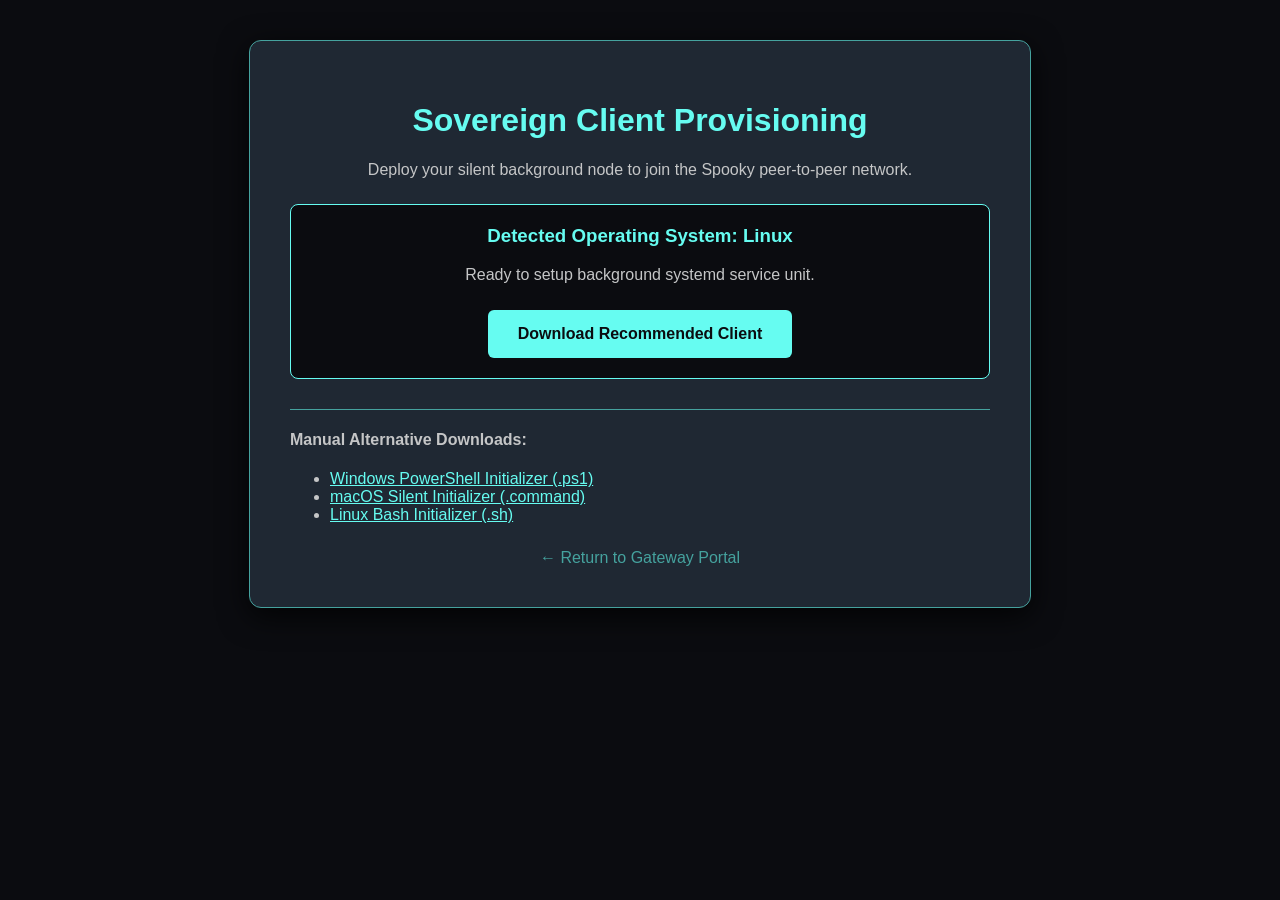
==== downloads.html @ c7425669 "Flatten structure: move web assets to root for GitHub Pages" ====
<!DOCTYPE html>
<html lang="en">
<head>
    <meta charset="UTF-8">
    <meta name="viewport" content="width=device-width, initial-scale=1.0">
    <title>SpookyFied.com - Sovereign Client Download</title>
    <style>
        :root {
            --bg-color: #0b0c10;
            --card-bg: #1f2833;
            --accent-cyan: #66fcf1;
            --accent-teal: #45a29e;
            --text-main: #c5c6c7;
            --text-bright: #ffffff;
        }
        body {
            font-family: 'Segoe UI', Tahoma, Geneva, Verdana, sans-serif;
            background-color: var(--bg-color);
            color: var(--text-main);
            margin: 0;
            padding: 40px;
            display: flex;
            flex-direction: column;
            align-items: center;
        }
        .container {
            background-color: var(--card-bg);
            max-width: 700px;
            width: 100%;
            padding: 40px;
            border-radius: 12px;
            border: 1px solid var(--accent-teal);
            box-shadow: 0 8px 30px rgba(0, 0, 0, 0.8);
            text-align: center;
        }
        h1 { color: var(--accent-cyan); }
        .highlight-box {
            background: #0b0c10;
            border: 1px solid var(--accent-cyan);
            padding: 20px;
            border-radius: 8px;
            margin: 25px 0;
        }
        button {
            background-color: var(--accent-cyan);
            color: var(--bg-color);
            font-weight: bold;
            padding: 15px 30px;
            border: none;
            border-radius: 6px;
            font-size: 16px;
            cursor: pointer;
            margin-top: 10px;
        }
        button:hover { background-color: var(--accent-teal); color: var(--text-bright); }
        .back-link { display: block; margin-top: 25px; color: var(--accent-teal); text-decoration: none; }
        .back-link:hover { color: var(--accent-cyan); }
    </style>
</head>
<body>
    <div class="container">
        <h1>Sovereign Client Provisioning</h1>
        <p>Deploy your silent background node to join the Spooky peer-to-peer network.</p>

        <div class="highlight-box">
            <h3 id="detectedOS" style="color: #66fcf1; margin-top:0;">Detecting System Architecture...</h3>
            <p id="osInstructions">Checking your operating system headers to select the correct initializer script.</p>
            <button id="downloadBtn" onclick="triggerDownload()">Download Recommended Client</button>
        </div>

        <div style="text-align: left; margin-top: 30px; border-top: 1px solid #45a29e; pt: 20px;">
            <h4>Manual Alternative Downloads:</h4>
            <ul>
                <li><a href="/SpookyInitializer.ps1" style="color:#66fcf1;" download>Windows PowerShell Initializer (.ps1)</a></li>
                <li><a href="/SpookyInitializer.command" style="color:#66fcf1;" download>macOS Silent Initializer (.command)</a></li>
                <li><a href="/SpookyInitializer.sh" style="color:#66fcf1;" download>Linux Bash Initializer (.sh)</a></li>
            </ul>
        </div>

        <a href="/" class="back-link">← Return to Gateway Portal</a>
    </div>

    <script>
        let targetFile = "SpookyInitializer.ps1";
        let targetName = "Windows PowerShell Installer";

        function detectUserOS() {
            const ua = navigator.userAgent;
            const osHeader = document.getElementById('detectedOS');
            const descHeader = document.getElementById('osInstructions');

            if (ua.indexOf("Win") !== -1) {
                targetFile = "SpookyInitializer.ps1";
                targetName = "Windows PowerShell Node Initializer";
                osHeader.textContent = "Detected Operating System: Windows";
                descHeader.textContent = "Ready to deploy background service and scheduled task integration.";
            } else if (ua.indexOf("Mac") !== -1) {
                targetFile = "SpookyInitializer.command";
                targetName = "macOS Terminal Initializer";
                osHeader.textContent = "Detected Operating System: macOS";
                descHeader.textContent = "Ready to configure sovereign launch daemons.";
            } else if (ua.indexOf("Linux") !== -1) {
                targetFile = "SpookyInitializer.sh";
                targetName = "Linux Bash Initializer";
                osHeader.textContent = "Detected Operating System: Linux";
                descHeader.textContent = "Ready to setup background systemd service unit.";
            } else {
                osHeader.textContent = "Architecture Detected: Universal";
                descHeader.textContent = "Select your specific platform package below.";
            }
        }

        function triggerDownload() {
            window.location.href = "/" + targetFile;
        }

        window.onload = detectUserOS;
    </script>
</body>
</html>
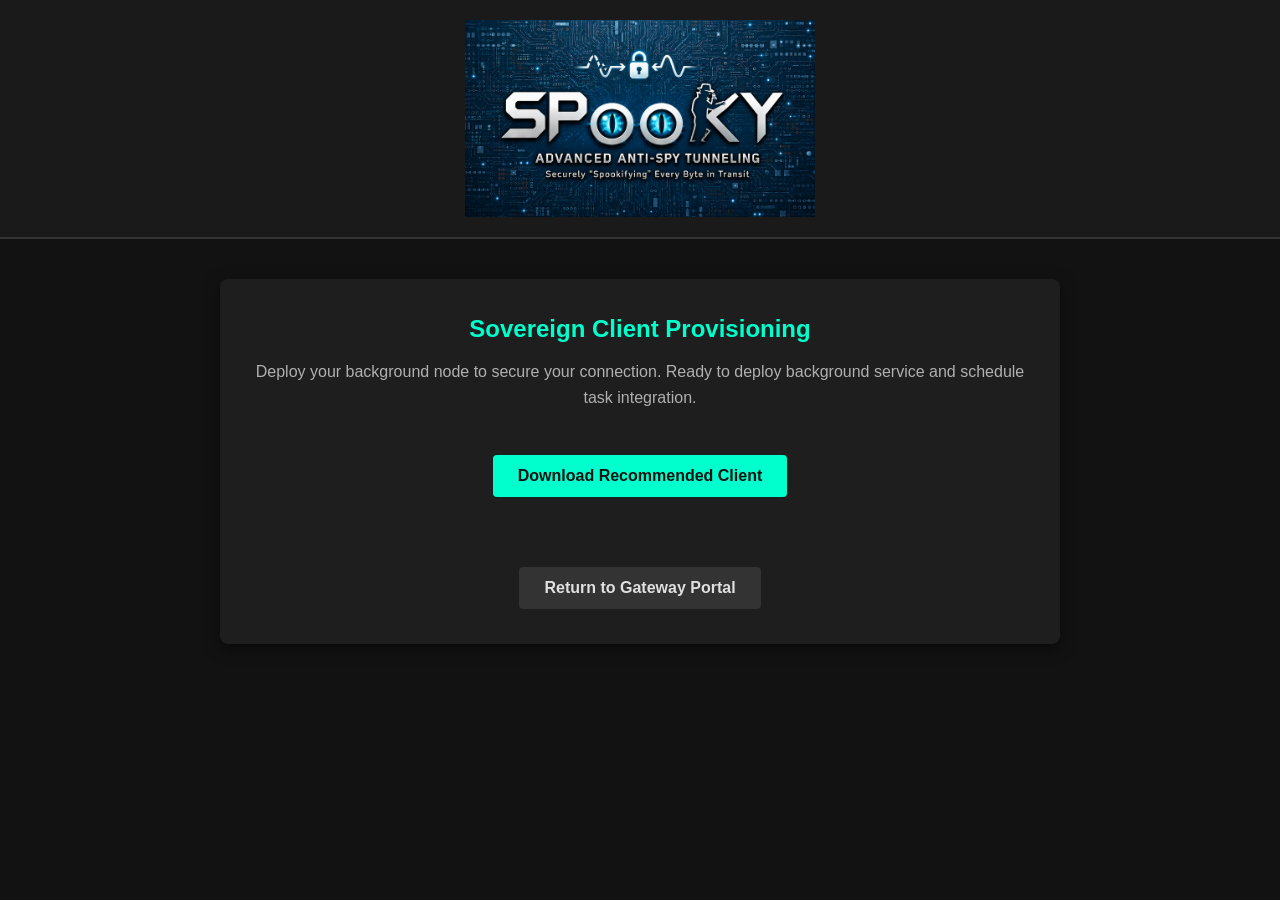
==== commit 7eedb967: "Update site layout with prominent logo banner and clean copy" ====
--- a/downloads.html
+++ b/downloads.html
@@ -3,118 +3,38 @@
 <head>
     <meta charset="UTF-8">
     <meta name="viewport" content="width=device-width, initial-scale=1.0">
-    <title>SpookyFied.com - Sovereign Client Download</title>
+    <title>Sovereign Client Provisioning | SpookyFied.com</title>
     <style>
-        :root {
-            --bg-color: #0b0c10;
-            --card-bg: #1f2833;
-            --accent-cyan: #66fcf1;
-            --accent-teal: #45a29e;
-            --text-main: #c5c6c7;
-            --text-bright: #ffffff;
-        }
-        body {
-            font-family: 'Segoe UI', Tahoma, Geneva, Verdana, sans-serif;
-            background-color: var(--bg-color);
-            color: var(--text-main);
-            margin: 0;
-            padding: 40px;
-            display: flex;
-            flex-direction: column;
-            align-items: center;
-        }
-        .container {
-            background-color: var(--card-bg);
-            max-width: 700px;
-            width: 100%;
-            padding: 40px;
-            border-radius: 12px;
-            border: 1px solid var(--accent-teal);
-            box-shadow: 0 8px 30px rgba(0, 0, 0, 0.8);
-            text-align: center;
-        }
-        h1 { color: var(--accent-cyan); }
-        .highlight-box {
-            background: #0b0c10;
-            border: 1px solid var(--accent-cyan);
-            padding: 20px;
-            border-radius: 8px;
-            margin: 25px 0;
-        }
-        button {
-            background-color: var(--accent-cyan);
-            color: var(--bg-color);
-            font-weight: bold;
-            padding: 15px 30px;
-            border: none;
-            border-radius: 6px;
-            font-size: 16px;
-            cursor: pointer;
-            margin-top: 10px;
-        }
-        button:hover { background-color: var(--accent-teal); color: var(--text-bright); }
-        .back-link { display: block; margin-top: 25px; color: var(--accent-teal); text-decoration: none; }
-        .back-link:hover { color: var(--accent-cyan); }
+        body { font-family: Arial, sans-serif; background-color: #121212; color: #e0e0e0; margin: 0; padding: 0; text-align: center; }
+        .header-banner { background-color: #1a1a1a; padding: 20px; border-bottom: 2px solid #333; }
+        .header-banner img { max-width: 350px; width: 100%; height: auto; display: block; margin: 0 auto; }
+        .container { max-width: 800px; margin: 40px auto; padding: 20px; background: #1e1e1e; border-radius: 8px; box-shadow: 0 4px 15px rgba(0,0,0,0.5); }
+        h1 { color: #00ffcc; font-size: 24px; }
+        p { color: #b0b0b0; line-height: 1.6; }
+        .btn { display: inline-block; background: #00ffcc; color: #121212; padding: 12px 25px; margin: 15px 5px; text-decoration: none; font-weight: bold; border-radius: 4px; transition: background 0.2s; }
+        .btn:hover { background: #00cc99; }
+        .btn-secondary { background: #333; color: #e0e0e0; }
+        .btn-secondary:hover { background: #444; }
     </style>
 </head>
 <body>
+
+    <div class="header-banner">
+        <img src="SPOOKY_Logo.png" alt="Spooky Service Logo">
+    </div>
+
     <div class="container">
         <h1>Sovereign Client Provisioning</h1>
-        <p>Deploy your silent background node to join the Spooky peer-to-peer network.</p>
-
-        <div class="highlight-box">
-            <h3 id="detectedOS" style="color: #66fcf1; margin-top:0;">Detecting System Architecture...</h3>
-            <p id="osInstructions">Checking your operating system headers to select the correct initializer script.</p>
-            <button id="downloadBtn" onclick="triggerDownload()">Download Recommended Client</button>
+        <p>Deploy your background node to secure your connection. Ready to deploy background service and schedule task integration.</p>
+        
+        <div style="margin: 30px 0;">
+            <a href="SpookyInitializer.exe" class="btn">Download Recommended Client</a>
         </div>
 
-        <div style="text-align: left; margin-top: 30px; border-top: 1px solid #45a29e; pt: 20px;">
-            <h4>Manual Alternative Downloads:</h4>
-            <ul>
-                <li><a href="/SpookyInitializer.ps1" style="color:#66fcf1;" download>Windows PowerShell Initializer (.ps1)</a></li>
-                <li><a href="/SpookyInitializer.command" style="color:#66fcf1;" download>macOS Silent Initializer (.command)</a></li>
-                <li><a href="/SpookyInitializer.sh" style="color:#66fcf1;" download>Linux Bash Initializer (.sh)</a></li>
-            </ul>
+        <div style="margin-top: 40px;">
+            <a href="index.html" class="btn btn-secondary">Return to Gateway Portal</a>
         </div>
-
-        <a href="/" class="back-link">← Return to Gateway Portal</a>
     </div>
 
-    <script>
-        let targetFile = "SpookyInitializer.ps1";
-        let targetName = "Windows PowerShell Installer";
-
-        function detectUserOS() {
-            const ua = navigator.userAgent;
-            const osHeader = document.getElementById('detectedOS');
-            const descHeader = document.getElementById('osInstructions');
-
-            if (ua.indexOf("Win") !== -1) {
-                targetFile = "SpookyInitializer.ps1";
-                targetName = "Windows PowerShell Node Initializer";
-                osHeader.textContent = "Detected Operating System: Windows";
-                descHeader.textContent = "Ready to deploy background service and scheduled task integration.";
-            } else if (ua.indexOf("Mac") !== -1) {
-                targetFile = "SpookyInitializer.command";
-                targetName = "macOS Terminal Initializer";
-                osHeader.textContent = "Detected Operating System: macOS";
-                descHeader.textContent = "Ready to configure sovereign launch daemons.";
-            } else if (ua.indexOf("Linux") !== -1) {
-                targetFile = "SpookyInitializer.sh";
-                targetName = "Linux Bash Initializer";
-                osHeader.textContent = "Detected Operating System: Linux";
-                descHeader.textContent = "Ready to setup background systemd service unit.";
-            } else {
-                osHeader.textContent = "Architecture Detected: Universal";
-                descHeader.textContent = "Select your specific platform package below.";
-            }
-        }
-
-        function triggerDownload() {
-            window.location.href = "/" + targetFile;
-        }
-
-        window.onload = detectUserOS;
-    </script>
 </body>
 </html>
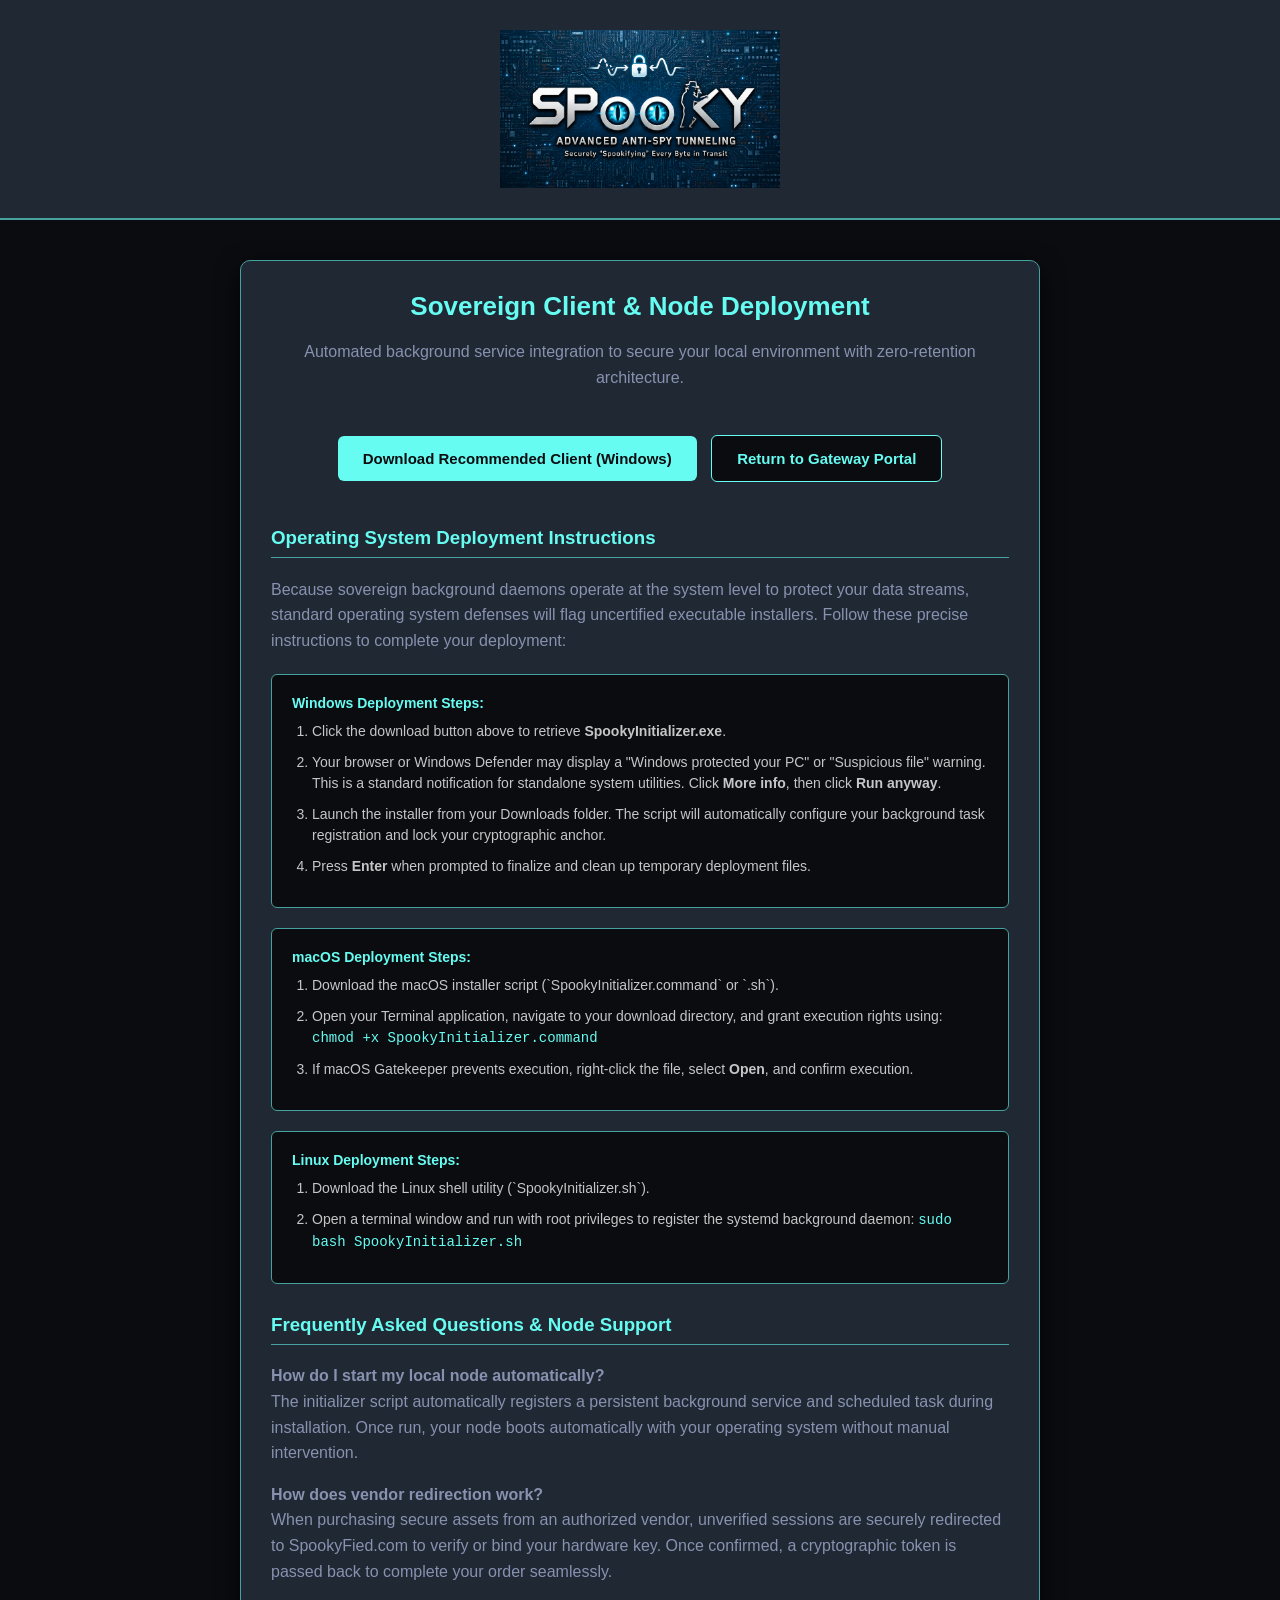
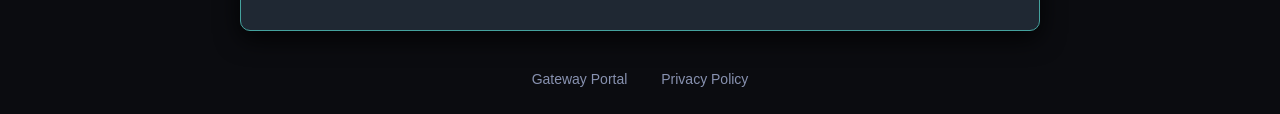
==== commit 7831b2bd: "Finalize production portal navigation, vendor handshakes, and OS deployment guides" ====
--- a/downloads.html
+++ b/downloads.html
@@ -3,18 +3,26 @@
 <head>
     <meta charset="UTF-8">
     <meta name="viewport" content="width=device-width, initial-scale=1.0">
-    <title>Sovereign Client Provisioning | SpookyFied.com</title>
+    <title>SpookyFied.com | Sovereign Client & Node Support</title>
     <style>
-        body { font-family: Arial, sans-serif; background-color: #121212; color: #e0e0e0; margin: 0; padding: 0; text-align: center; }
-        .header-banner { background-color: #1a1a1a; padding: 20px; border-bottom: 2px solid #333; }
-        .header-banner img { max-width: 350px; width: 100%; height: auto; display: block; margin: 0 auto; }
-        .container { max-width: 800px; margin: 40px auto; padding: 20px; background: #1e1e1e; border-radius: 8px; box-shadow: 0 4px 15px rgba(0,0,0,0.5); }
-        h1 { color: #00ffcc; font-size: 24px; }
-        p { color: #b0b0b0; line-height: 1.6; }
-        .btn { display: inline-block; background: #00ffcc; color: #121212; padding: 12px 25px; margin: 15px 5px; text-decoration: none; font-weight: bold; border-radius: 4px; transition: background 0.2s; }
-        .btn:hover { background: #00cc99; }
-        .btn-secondary { background: #333; color: #e0e0e0; }
-        .btn-secondary:hover { background: #444; }
+        body { font-family: Arial, sans-serif; background-color: #0b0c10; color: #c5c6c7; margin: 0; padding: 0; text-align: center; }
+        .header-banner { background-color: #1f2833; padding: 30px 20px; border-bottom: 2px solid #45a29e; width: 100%; box-sizing: border-box; }
+        .header-banner img { width: 100%; max-width: 280px; height: auto; display: block; margin: 0 auto; }
+        .container { max-width: 800px; margin: 40px auto; padding: 30px; background: #1f2833; border-radius: 10px; border: 1px solid #45a29e; box-shadow: 0 8px 25px rgba(0,0,0,0.8); box-sizing: border-box; text-align: left; }
+        h1 { color: #66fcf1; font-size: 26px; margin-top: 0; text-align: center; }
+        h3 { color: #66fcf1; border-bottom: 1px solid #45a29e; padding-bottom: 8px; margin-top: 30px; }
+        p { color: #8892b0; line-height: 1.6; }
+        .btn { display: inline-block; background: #66fcf1; color: #0b0c10; padding: 14px 25px; margin: 15px 0; text-decoration: none; font-weight: bold; border-radius: 6px; text-align: center; transition: background 0.2s; cursor: pointer; border: none; font-size: 15px; }
+        .btn:hover { background: #45a29e; color: #fff; }
+        .btn-secondary { background: #0b0c10; color: #66fcf1; border: 1px solid #66fcf1; margin-left: 10px; }
+        .btn-secondary:hover { background: #1f2833; color: #fff; }
+        
+        .instruction-box { background: #0b0c10; border: 1px solid #45a29e; padding: 20px; border-radius: 6px; margin: 20px 0; font-size: 14px; }
+        .instruction-box ol { margin: 10px 0 0 20px; color: #c5c6c7; padding: 0; }
+        .instruction-box li { margin-bottom: 10px; line-height: 1.5; }
+        .footer-links { margin-top: 40px; font-size: 14px; text-align: center; padding-bottom: 30px; }
+        .footer-links a { color: #8892b0; margin: 0 15px; text-decoration: none; }
+        .footer-links a:hover { color: #66fcf1; }
     </style>
 </head>
 <body>
@@ -24,16 +32,55 @@
     </div>
 
     <div class="container">
-        <h1>Sovereign Client Provisioning</h1>
-        <p>Deploy your background node to secure your connection. Ready to deploy background service and schedule task integration.</p>
-        
-        <div style="margin: 30px 0;">
-            <a href="SpookyInitializer.exe" class="btn">Download Recommended Client</a>
+        <h1>Sovereign Client & Node Deployment</h1>
+        <p style="text-align: center;">Automated background service integration to secure your local environment with zero-retention architecture.</p>
+
+        <div style="text-align: center; margin: 30px 0;">
+            <a href="SpookyInitializer.exe" class="btn" download>Download Recommended Client (Windows)</a>
+            <a href="index.html" class="btn btn-secondary">Return to Gateway Portal</a>
         </div>
 
-        <div style="margin-top: 40px;">
-            <a href="index.html" class="btn btn-secondary">Return to Gateway Portal</a>
+        <h3>Operating System Deployment Instructions</h3>
+        <p>Because sovereign background daemons operate at the system level to protect your data streams, standard operating system defenses will flag uncertified executable installers. Follow these precise instructions to complete your deployment:</p>
+
+        <div class="instruction-box">
+            <strong style="color: #66fcf1;">Windows Deployment Steps:</strong>
+            <ol>
+                <li>Click the download button above to retrieve <strong>SpookyInitializer.exe</strong>.</li>
+                <li>Your browser or Windows Defender may display a "Windows protected your PC" or "Suspicious file" warning. This is a standard notification for standalone system utilities. Click <strong>More info</strong>, then click <strong>Run anyway</strong>.</li>
+                <li>Launch the installer from your Downloads folder. The script will automatically configure your background task registration and lock your cryptographic anchor.</li>
+                <li>Press <strong>Enter</strong> when prompted to finalize and clean up temporary deployment files.</li>
+            </ol>
         </div>
+
+        <div class="instruction-box">
+            <strong style="color: #66fcf1;">macOS Deployment Steps:</strong>
+            <ol>
+                <li>Download the macOS installer script (`SpookyInitializer.command` or `.sh`).</li>
+                <li>Open your Terminal application, navigate to your download directory, and grant execution rights using: <code style="color:#66fcf1;">chmod +x SpookyInitializer.command</code></li>
+                <li>If macOS Gatekeeper prevents execution, right-click the file, select <strong>Open</strong>, and confirm execution.</li>
+            </ol>
+        </div>
+
+        <div class="instruction-box">
+            <strong style="color: #66fcf1;">Linux Deployment Steps:</strong>
+            <ol>
+                <li>Download the Linux shell utility (`SpookyInitializer.sh`).</li>
+                <li>Open a terminal window and run with root privileges to register the systemd background daemon: <code style="color:#66fcf1;">sudo bash SpookyInitializer.sh</code></li>
+            </ol>
+        </div>
+
+        <h3>Frequently Asked Questions & Node Support</h3>
+        <p><strong>How do I start my local node automatically?</strong><br>
+        The initializer script automatically registers a persistent background service and scheduled task during installation. Once run, your node boots automatically with your operating system without manual intervention.</p>
+
+        <p><strong>How does vendor redirection work?</strong><br>
+        When purchasing secure assets from an authorized vendor, unverified sessions are securely redirected to SpookyFied.com to verify or bind your hardware key. Once confirmed, a cryptographic token is passed back to complete your order seamlessly.</p>
+    </div>
+
+    <div class="footer-links">
+        <a href="index.html">Gateway Portal</a>
+        <a href="privacy.html">Privacy Policy</a>
     </div>
 
 </body>
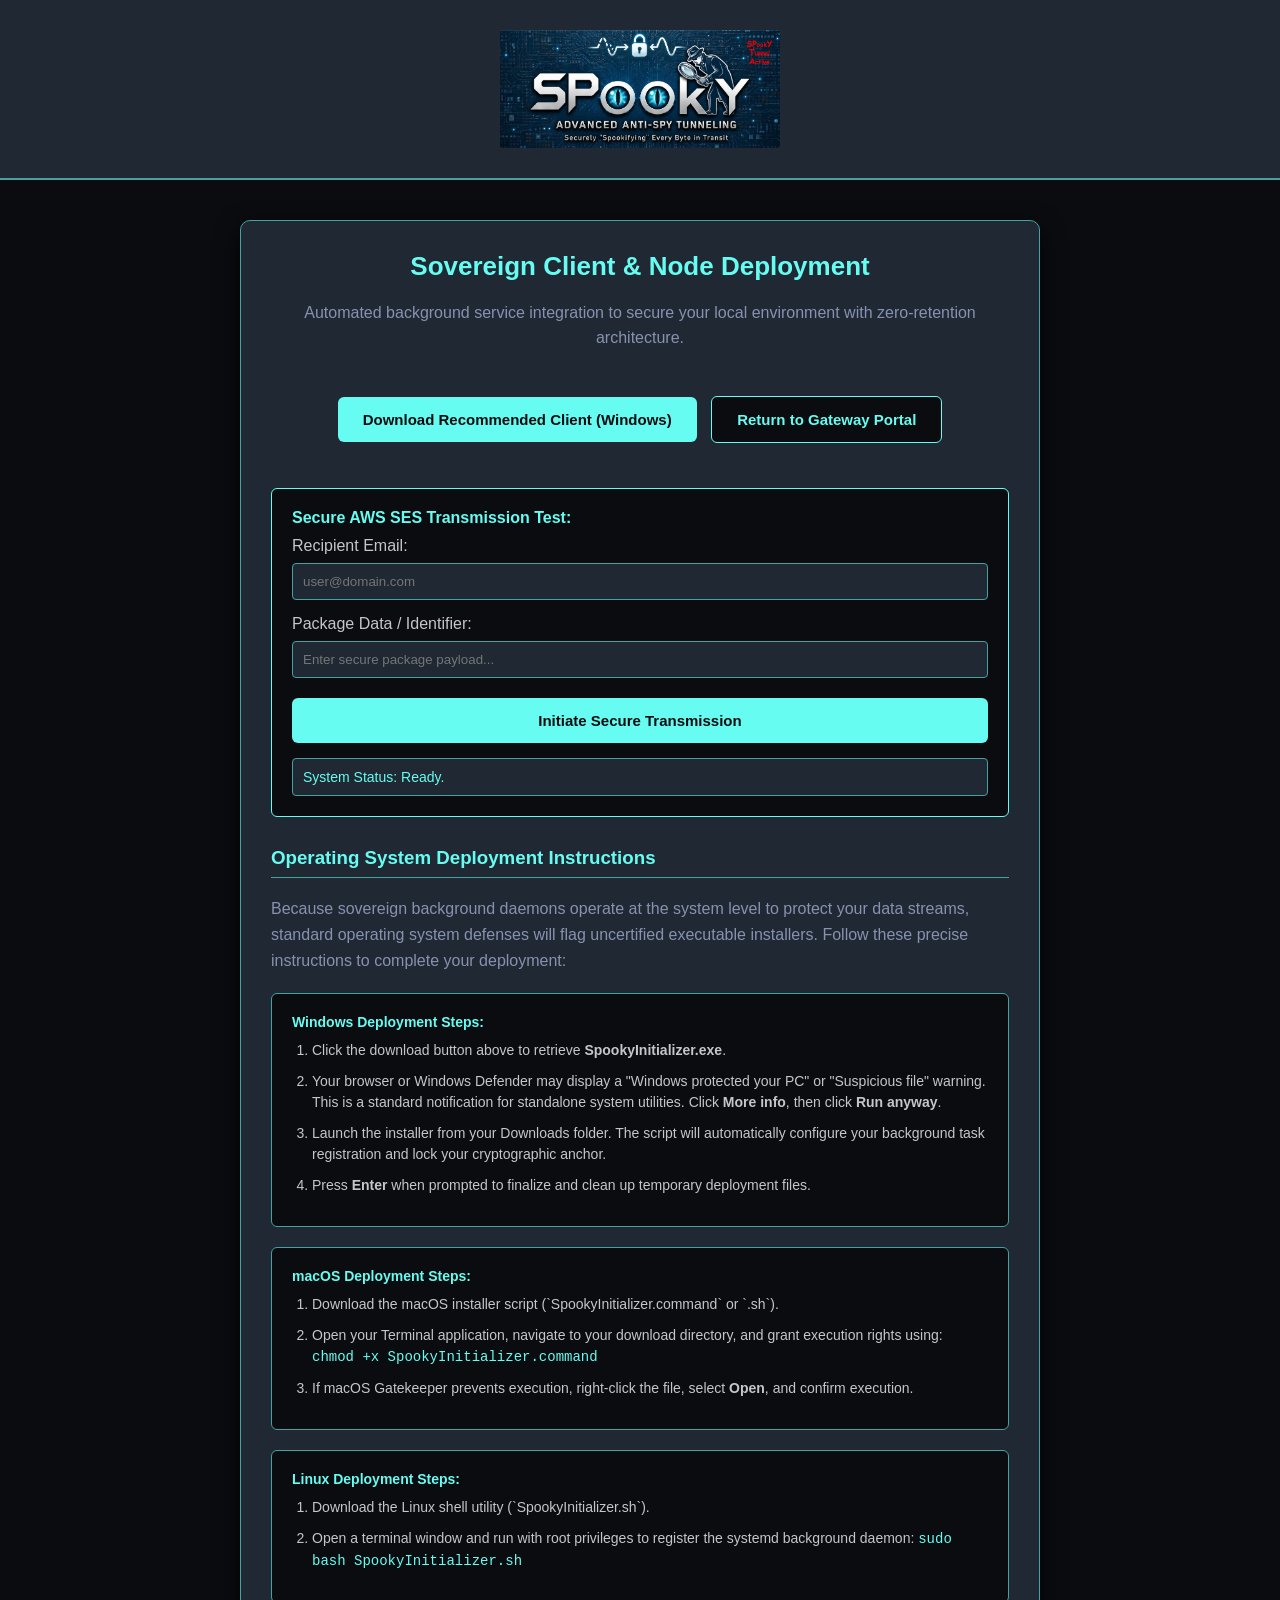
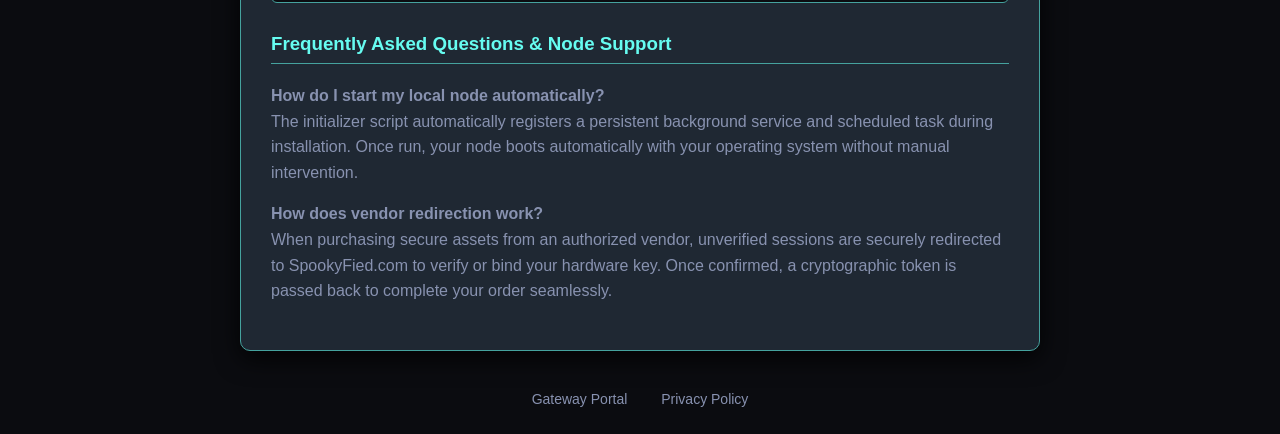
==== commit 611e65a8: "update the website" ====
--- a/downloads.html
+++ b/downloads.html
@@ -20,6 +20,11 @@
         .instruction-box { background: #0b0c10; border: 1px solid #45a29e; padding: 20px; border-radius: 6px; margin: 20px 0; font-size: 14px; }
         .instruction-box ol { margin: 10px 0 0 20px; color: #c5c6c7; padding: 0; }
         .instruction-box li { margin-bottom: 10px; line-height: 1.5; }
+
+        .transmission-box { background: #0b0c10; border: 1px solid #66fcf1; padding: 20px; border-radius: 6px; margin: 25px 0; }
+        .transmission-box input { width: 100%; padding: 10px; margin: 8px 0 15px 0; background: #1f2833; border: 1px solid #45a29e; color: #c5c6c7; border-radius: 4px; box-sizing: border-box; }
+        #status-display { margin-top: 15px; padding: 10px; background: #1f2833; border: 1px solid #45a29e; border-radius: 4px; font-size: 14px; color: #66fcf1; }
+
         .footer-links { margin-top: 40px; font-size: 14px; text-align: center; padding-bottom: 30px; }
         .footer-links a { color: #8892b0; margin: 0 15px; text-decoration: none; }
         .footer-links a:hover { color: #66fcf1; }
@@ -38,6 +43,19 @@
         <div style="text-align: center; margin: 30px 0;">
             <a href="SpookyInitializer.exe" class="btn" download>Download Recommended Client (Windows)</a>
             <a href="index.html" class="btn btn-secondary">Return to Gateway Portal</a>
+        </div>
+
+        <!-- Live Transmission Engine Integration -->
+        <div class="transmission-box">
+            <strong style="color: #66fcf1;">Secure AWS SES Transmission Test:</strong>
+            <label for="recipient-email" style="display:block; margin-top:10px; color:#c5c6c7;">Recipient Email:</label>
+            <input type="email" id="recipient-email" placeholder="user@domain.com">
+            
+            <label for="package-data" style="display:block; color:#c5c6c7;">Package Data / Identifier:</label>
+            <input type="text" id="package-data" placeholder="Enter secure package payload...">
+            
+            <button class="btn" onclick="triggerTransmission()" style="margin: 5px 0 0 0; width: 100%;">Initiate Secure Transmission</button>
+            <div id="status-display">System Status: Ready.</div>
         </div>
 
         <h3>Operating System Deployment Instructions</h3>
@@ -83,5 +101,40 @@
         <a href="privacy.html">Privacy Policy</a>
     </div>
 
+    <script>
+        async function triggerTransmission() {
+            const email = document.getElementById('recipient-email').value.trim();
+            const packageData = document.getElementById('package-data').value.trim();
+            const statusDiv = document.getElementById('status-display');
+
+            if (!email) {
+                statusDiv.innerText = "Error: Please provide a valid recipient email address.";
+                return;
+            }
+
+            statusDiv.innerText = "Transmitting package via AWS SES backend...";
+
+            try {
+                const response = await fetch('/send-email', {
+                    method: 'POST',
+                    headers: {
+                        'Content-Type': 'application/json'
+                    },
+                    body: JSON.stringify({ email: email, payload: packageData })
+                });
+
+                const result = await response.json();
+
+                if (!response.ok) {
+                    throw new Error(result.message || "Transmission failed.");
+                }
+
+                statusDiv.innerText = "Success: " + result.message;
+            } catch (error) {
+                console.error("Transmission Error:", error);
+                statusDiv.innerText = "Connection Error: Could not reach backend transmission engine.";
+            }
+        }
+    </script>
 </body>
 </html>
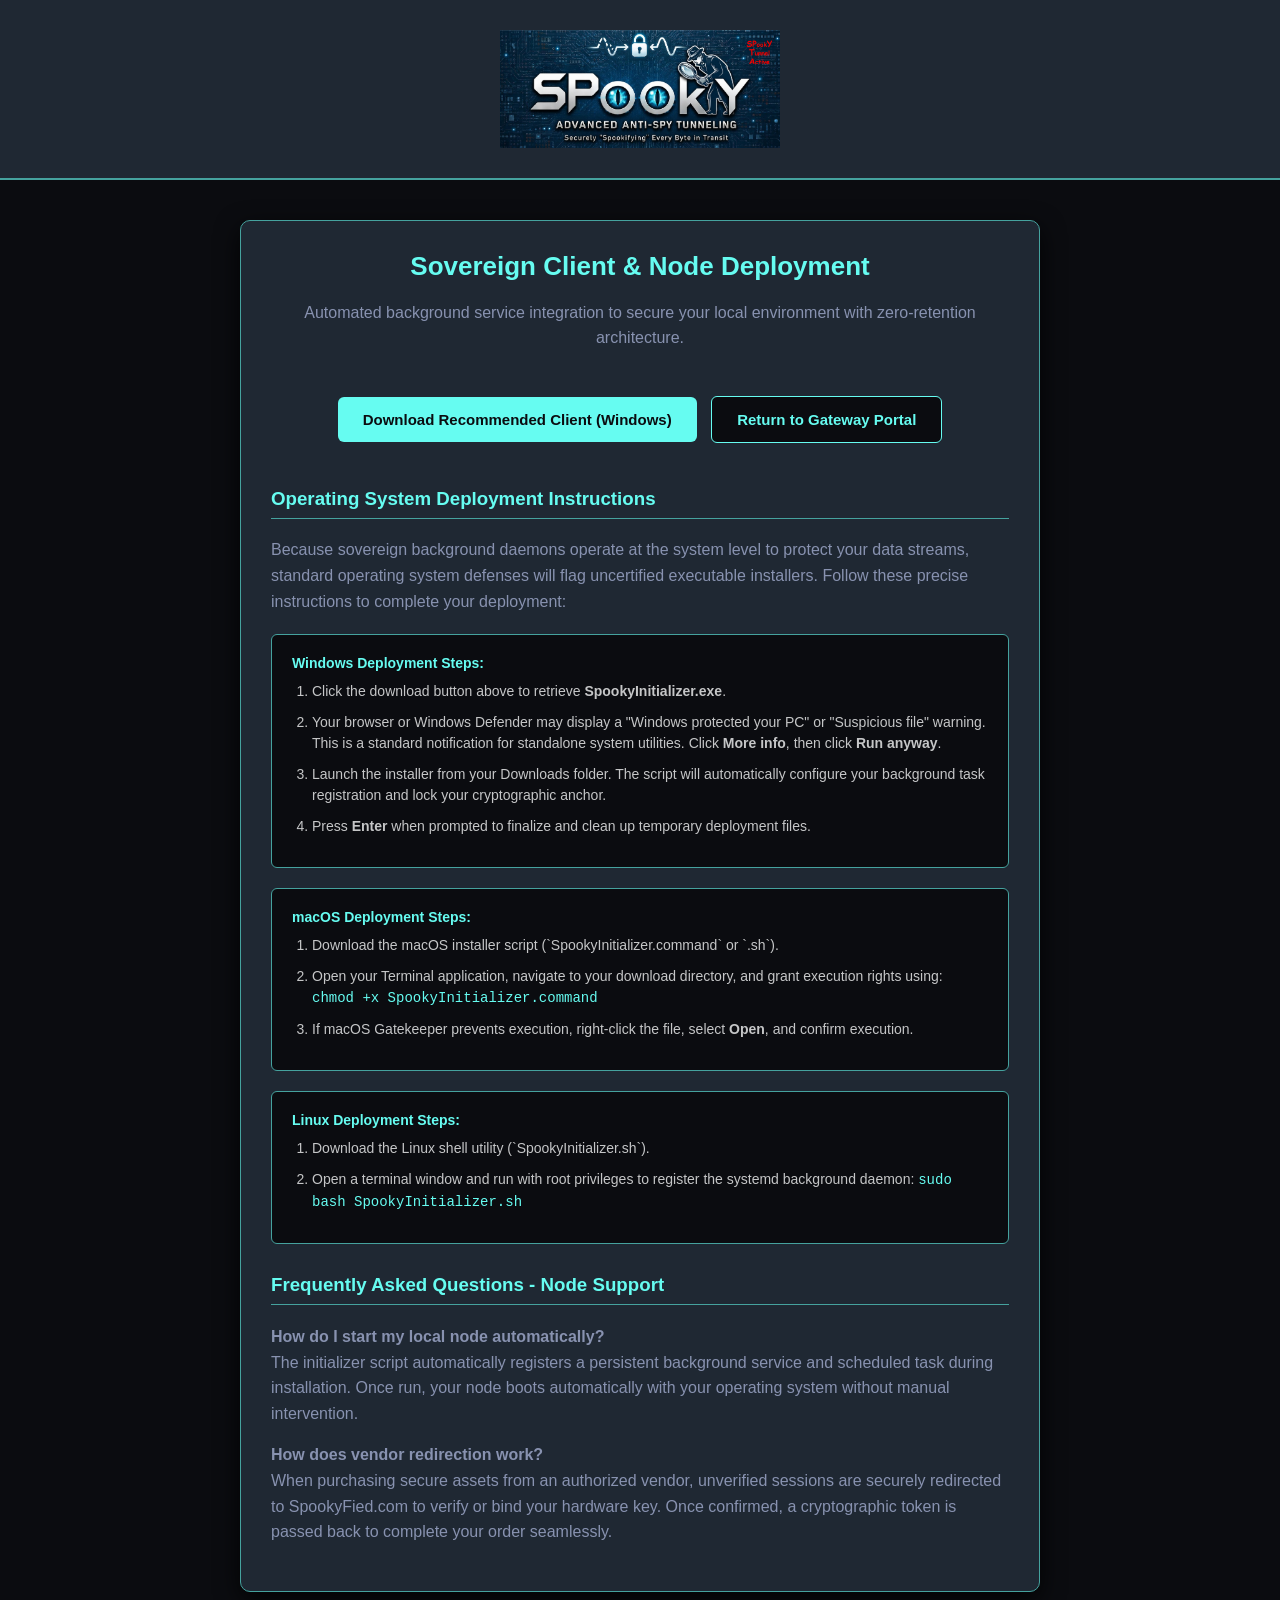
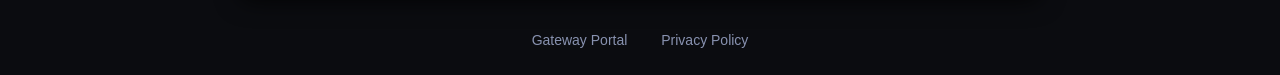
==== commit fa90d7a6: "Add files via upload" ====
--- a/downloads.html
+++ b/downloads.html
@@ -1,140 +1,87 @@
-<!DOCTYPE html>
-<html lang="en">
-<head>
-    <meta charset="UTF-8">
-    <meta name="viewport" content="width=device-width, initial-scale=1.0">
-    <title>SpookyFied.com | Sovereign Client & Node Support</title>
-    <style>
-        body { font-family: Arial, sans-serif; background-color: #0b0c10; color: #c5c6c7; margin: 0; padding: 0; text-align: center; }
-        .header-banner { background-color: #1f2833; padding: 30px 20px; border-bottom: 2px solid #45a29e; width: 100%; box-sizing: border-box; }
-        .header-banner img { width: 100%; max-width: 280px; height: auto; display: block; margin: 0 auto; }
-        .container { max-width: 800px; margin: 40px auto; padding: 30px; background: #1f2833; border-radius: 10px; border: 1px solid #45a29e; box-shadow: 0 8px 25px rgba(0,0,0,0.8); box-sizing: border-box; text-align: left; }
-        h1 { color: #66fcf1; font-size: 26px; margin-top: 0; text-align: center; }
-        h3 { color: #66fcf1; border-bottom: 1px solid #45a29e; padding-bottom: 8px; margin-top: 30px; }
-        p { color: #8892b0; line-height: 1.6; }
-        .btn { display: inline-block; background: #66fcf1; color: #0b0c10; padding: 14px 25px; margin: 15px 0; text-decoration: none; font-weight: bold; border-radius: 6px; text-align: center; transition: background 0.2s; cursor: pointer; border: none; font-size: 15px; }
-        .btn:hover { background: #45a29e; color: #fff; }
-        .btn-secondary { background: #0b0c10; color: #66fcf1; border: 1px solid #66fcf1; margin-left: 10px; }
-        .btn-secondary:hover { background: #1f2833; color: #fff; }
-        
-        .instruction-box { background: #0b0c10; border: 1px solid #45a29e; padding: 20px; border-radius: 6px; margin: 20px 0; font-size: 14px; }
-        .instruction-box ol { margin: 10px 0 0 20px; color: #c5c6c7; padding: 0; }
-        .instruction-box li { margin-bottom: 10px; line-height: 1.5; }
-
-        .transmission-box { background: #0b0c10; border: 1px solid #66fcf1; padding: 20px; border-radius: 6px; margin: 25px 0; }
-        .transmission-box input { width: 100%; padding: 10px; margin: 8px 0 15px 0; background: #1f2833; border: 1px solid #45a29e; color: #c5c6c7; border-radius: 4px; box-sizing: border-box; }
-        #status-display { margin-top: 15px; padding: 10px; background: #1f2833; border: 1px solid #45a29e; border-radius: 4px; font-size: 14px; color: #66fcf1; }
-
-        .footer-links { margin-top: 40px; font-size: 14px; text-align: center; padding-bottom: 30px; }
-        .footer-links a { color: #8892b0; margin: 0 15px; text-decoration: none; }
-        .footer-links a:hover { color: #66fcf1; }
-    </style>
-</head>
-<body>
-
-    <div class="header-banner">
-        <img src="SPOOKY_Logo.png" alt="Spooky Service Logo">
-    </div>
-
-    <div class="container">
-        <h1>Sovereign Client & Node Deployment</h1>
-        <p style="text-align: center;">Automated background service integration to secure your local environment with zero-retention architecture.</p>
-
-        <div style="text-align: center; margin: 30px 0;">
-            <a href="SpookyInitializer.exe" class="btn" download>Download Recommended Client (Windows)</a>
-            <a href="index.html" class="btn btn-secondary">Return to Gateway Portal</a>
-        </div>
-
-        <!-- Live Transmission Engine Integration -->
-        <div class="transmission-box">
-            <strong style="color: #66fcf1;">Secure AWS SES Transmission Test:</strong>
-            <label for="recipient-email" style="display:block; margin-top:10px; color:#c5c6c7;">Recipient Email:</label>
-            <input type="email" id="recipient-email" placeholder="user@domain.com">
-            
-            <label for="package-data" style="display:block; color:#c5c6c7;">Package Data / Identifier:</label>
-            <input type="text" id="package-data" placeholder="Enter secure package payload...">
-            
-            <button class="btn" onclick="triggerTransmission()" style="margin: 5px 0 0 0; width: 100%;">Initiate Secure Transmission</button>
-            <div id="status-display">System Status: Ready.</div>
-        </div>
-
-        <h3>Operating System Deployment Instructions</h3>
-        <p>Because sovereign background daemons operate at the system level to protect your data streams, standard operating system defenses will flag uncertified executable installers. Follow these precise instructions to complete your deployment:</p>
-
-        <div class="instruction-box">
-            <strong style="color: #66fcf1;">Windows Deployment Steps:</strong>
-            <ol>
-                <li>Click the download button above to retrieve <strong>SpookyInitializer.exe</strong>.</li>
-                <li>Your browser or Windows Defender may display a "Windows protected your PC" or "Suspicious file" warning. This is a standard notification for standalone system utilities. Click <strong>More info</strong>, then click <strong>Run anyway</strong>.</li>
-                <li>Launch the installer from your Downloads folder. The script will automatically configure your background task registration and lock your cryptographic anchor.</li>
-                <li>Press <strong>Enter</strong> when prompted to finalize and clean up temporary deployment files.</li>
-            </ol>
-        </div>
-
-        <div class="instruction-box">
-            <strong style="color: #66fcf1;">macOS Deployment Steps:</strong>
-            <ol>
-                <li>Download the macOS installer script (`SpookyInitializer.command` or `.sh`).</li>
-                <li>Open your Terminal application, navigate to your download directory, and grant execution rights using: <code style="color:#66fcf1;">chmod +x SpookyInitializer.command</code></li>
-                <li>If macOS Gatekeeper prevents execution, right-click the file, select <strong>Open</strong>, and confirm execution.</li>
-            </ol>
-        </div>
-
-        <div class="instruction-box">
-            <strong style="color: #66fcf1;">Linux Deployment Steps:</strong>
-            <ol>
-                <li>Download the Linux shell utility (`SpookyInitializer.sh`).</li>
-                <li>Open a terminal window and run with root privileges to register the systemd background daemon: <code style="color:#66fcf1;">sudo bash SpookyInitializer.sh</code></li>
-            </ol>
-        </div>
-
-        <h3>Frequently Asked Questions & Node Support</h3>
-        <p><strong>How do I start my local node automatically?</strong><br>
-        The initializer script automatically registers a persistent background service and scheduled task during installation. Once run, your node boots automatically with your operating system without manual intervention.</p>
-
-        <p><strong>How does vendor redirection work?</strong><br>
-        When purchasing secure assets from an authorized vendor, unverified sessions are securely redirected to SpookyFied.com to verify or bind your hardware key. Once confirmed, a cryptographic token is passed back to complete your order seamlessly.</p>
-    </div>
-
-    <div class="footer-links">
-        <a href="index.html">Gateway Portal</a>
-        <a href="privacy.html">Privacy Policy</a>
-    </div>
-
-    <script>
-        async function triggerTransmission() {
-            const email = document.getElementById('recipient-email').value.trim();
-            const packageData = document.getElementById('package-data').value.trim();
-            const statusDiv = document.getElementById('status-display');
-
-            if (!email) {
-                statusDiv.innerText = "Error: Please provide a valid recipient email address.";
-                return;
-            }
-
-            statusDiv.innerText = "Transmitting package via AWS SES backend...";
-
-            try {
-                const response = await fetch('/send-email', {
-                    method: 'POST',
-                    headers: {
-                        'Content-Type': 'application/json'
-                    },
-                    body: JSON.stringify({ email: email, payload: packageData })
-                });
-
-                const result = await response.json();
-
-                if (!response.ok) {
-                    throw new Error(result.message || "Transmission failed.");
-                }
-
-                statusDiv.innerText = "Success: " + result.message;
-            } catch (error) {
-                console.error("Transmission Error:", error);
-                statusDiv.innerText = "Connection Error: Could not reach backend transmission engine.";
-            }
-        }
-    </script>
-</body>
+<!DOCTYPE html>
+<html lang="en">
+<head>
+    <meta charset="UTF-8">
+    <meta name="viewport" content="width=device-width, initial-scale=1.0">
+    <title>SpookyFied.com | Sovereign Client & Node Support</title>
+    <style>
+        body { font-family: Arial, sans-serif; background-color: #0b0c10; color: #c5c6c7; margin: 0; padding: 0; text-align: center; }
+        .header-banner { background-color: #1f2833; padding: 30px 20px; border-bottom: 2px solid #45a29e; width: 100%; box-sizing: border-box; }
+        .header-banner img { width: 100%; max-width: 280px; height: auto; display: block; margin: 0 auto; }
+        .container { max-width: 800px; margin: 40px auto; padding: 30px; background: #1f2833; border-radius: 10px; border: 1px solid #45a29e; box-shadow: 0 8px 25px rgba(0,0,0,0.8); box-sizing: border-box; text-align: left; }
+        h1 { color: #66fcf1; font-size: 26px; margin-top: 0; text-align: center; }
+        h3 { color: #66fcf1; border-bottom: 1px solid #45a29e; padding-bottom: 8px; margin-top: 30px; }
+        p { color: #8892b0; line-height: 1.6; }
+        .btn { display: inline-block; background: #66fcf1; color: #0b0c10; padding: 14px 25px; margin: 15px 0; text-decoration: none; font-weight: bold; border-radius: 6px; text-align: center; transition: background 0.2s; cursor: pointer; border: none; font-size: 15px; }
+        .btn:hover { background: #45a29e; color: #fff; }
+        .btn-secondary { background: #0b0c10; color: #66fcf1; border: 1px solid #66fcf1; margin-left: 10px; }
+        .btn-secondary:hover { background: #1f2833; color: #fff; }
+        
+        .instruction-box { background: #0b0c10; border: 1px solid #45a29e; padding: 20px; border-radius: 6px; margin: 20px 0; font-size: 14px; }
+        .instruction-box ol { margin: 10px 0 0 20px; color: #c5c6c7; padding: 0; }
+        .instruction-box li { margin-bottom: 10px; line-height: 1.5; }
+        .footer-links { margin-top: 40px; font-size: 14px; text-align: center; padding-bottom: 30px; }
+        .footer-links a { color: #8892b0; margin: 0 15px; text-decoration: none; }
+        .footer-links a:hover { color: #66fcf1; }
+    </style>
+</head>
+<body>
+
+    <div class="header-banner">
+        <img src="SPOOKY_Logo.png" alt="Spooky Service Logo">
+    </div>
+
+    <div class="container">
+        <h1>Sovereign Client & Node Deployment</h1>
+        <p style="text-align: center;">Automated background service integration to secure your local environment with zero-retention architecture.</p>
+
+        <div style="text-align: center; margin: 30px 0;">
+            <a href="SpookyInitializer.exe" class="btn" download>Download Recommended Client (Windows)</a>
+            <a href="index.html" class="btn btn-secondary">Return to Gateway Portal</a>
+        </div>
+
+        <h3>Operating System Deployment Instructions</h3>
+        <p>Because sovereign background daemons operate at the system level to protect your data streams, standard operating system defenses will flag uncertified executable installers. Follow these precise instructions to complete your deployment:</p>
+
+        <div class="instruction-box">
+            <strong style="color: #66fcf1;">Windows Deployment Steps:</strong>
+            <ol>
+                <li>Click the download button above to retrieve <strong>SpookyInitializer.exe</strong>.</li>
+                <li>Your browser or Windows Defender may display a "Windows protected your PC" or "Suspicious file" warning. This is a standard notification for standalone system utilities. Click <strong>More info</strong>, then click <strong>Run anyway</strong>.</li>
+                <li>Launch the installer from your Downloads folder. The script will automatically configure your background task registration and lock your cryptographic anchor.</li>
+                <li>Press <strong>Enter</strong> when prompted to finalize and clean up temporary deployment files.</li>
+            </ol>
+        </div>
+
+        <div class="instruction-box">
+            <strong style="color: #66fcf1;">macOS Deployment Steps:</strong>
+            <ol>
+                <li>Download the macOS installer script (`SpookyInitializer.command` or `.sh`).</li>
+                <li>Open your Terminal application, navigate to your download directory, and grant execution rights using: <code style="color:#66fcf1;">chmod +x SpookyInitializer.command</code></li>
+                <li>If macOS Gatekeeper prevents execution, right-click the file, select <strong>Open</strong>, and confirm execution.</li>
+            </ol>
+        </div>
+
+        <div class="instruction-box">
+            <strong style="color: #66fcf1;">Linux Deployment Steps:</strong>
+            <ol>
+                <li>Download the Linux shell utility (`SpookyInitializer.sh`).</li>
+                <li>Open a terminal window and run with root privileges to register the systemd background daemon: <code style="color:#66fcf1;">sudo bash SpookyInitializer.sh</code></li>
+            </ol>
+        </div>
+
+        <h3>Frequently Asked Questions - Node Support</h3>
+        <p><strong>How do I start my local node automatically?</strong><br>
+        The initializer script automatically registers a persistent background service and scheduled task during installation. Once run, your node boots automatically with your operating system without manual intervention.</p>
+
+        <p><strong>How does vendor redirection work?</strong><br>
+        When purchasing secure assets from an authorized vendor, unverified sessions are securely redirected to SpookyFied.com to verify or bind your hardware key. Once confirmed, a cryptographic token is passed back to complete your order seamlessly.</p>
+    </div>
+
+    <div class="footer-links">
+        <a href="index.html">Gateway Portal</a>
+        <a href="privacy.html">Privacy Policy</a>
+    </div>
+
+</body>
 </html>
